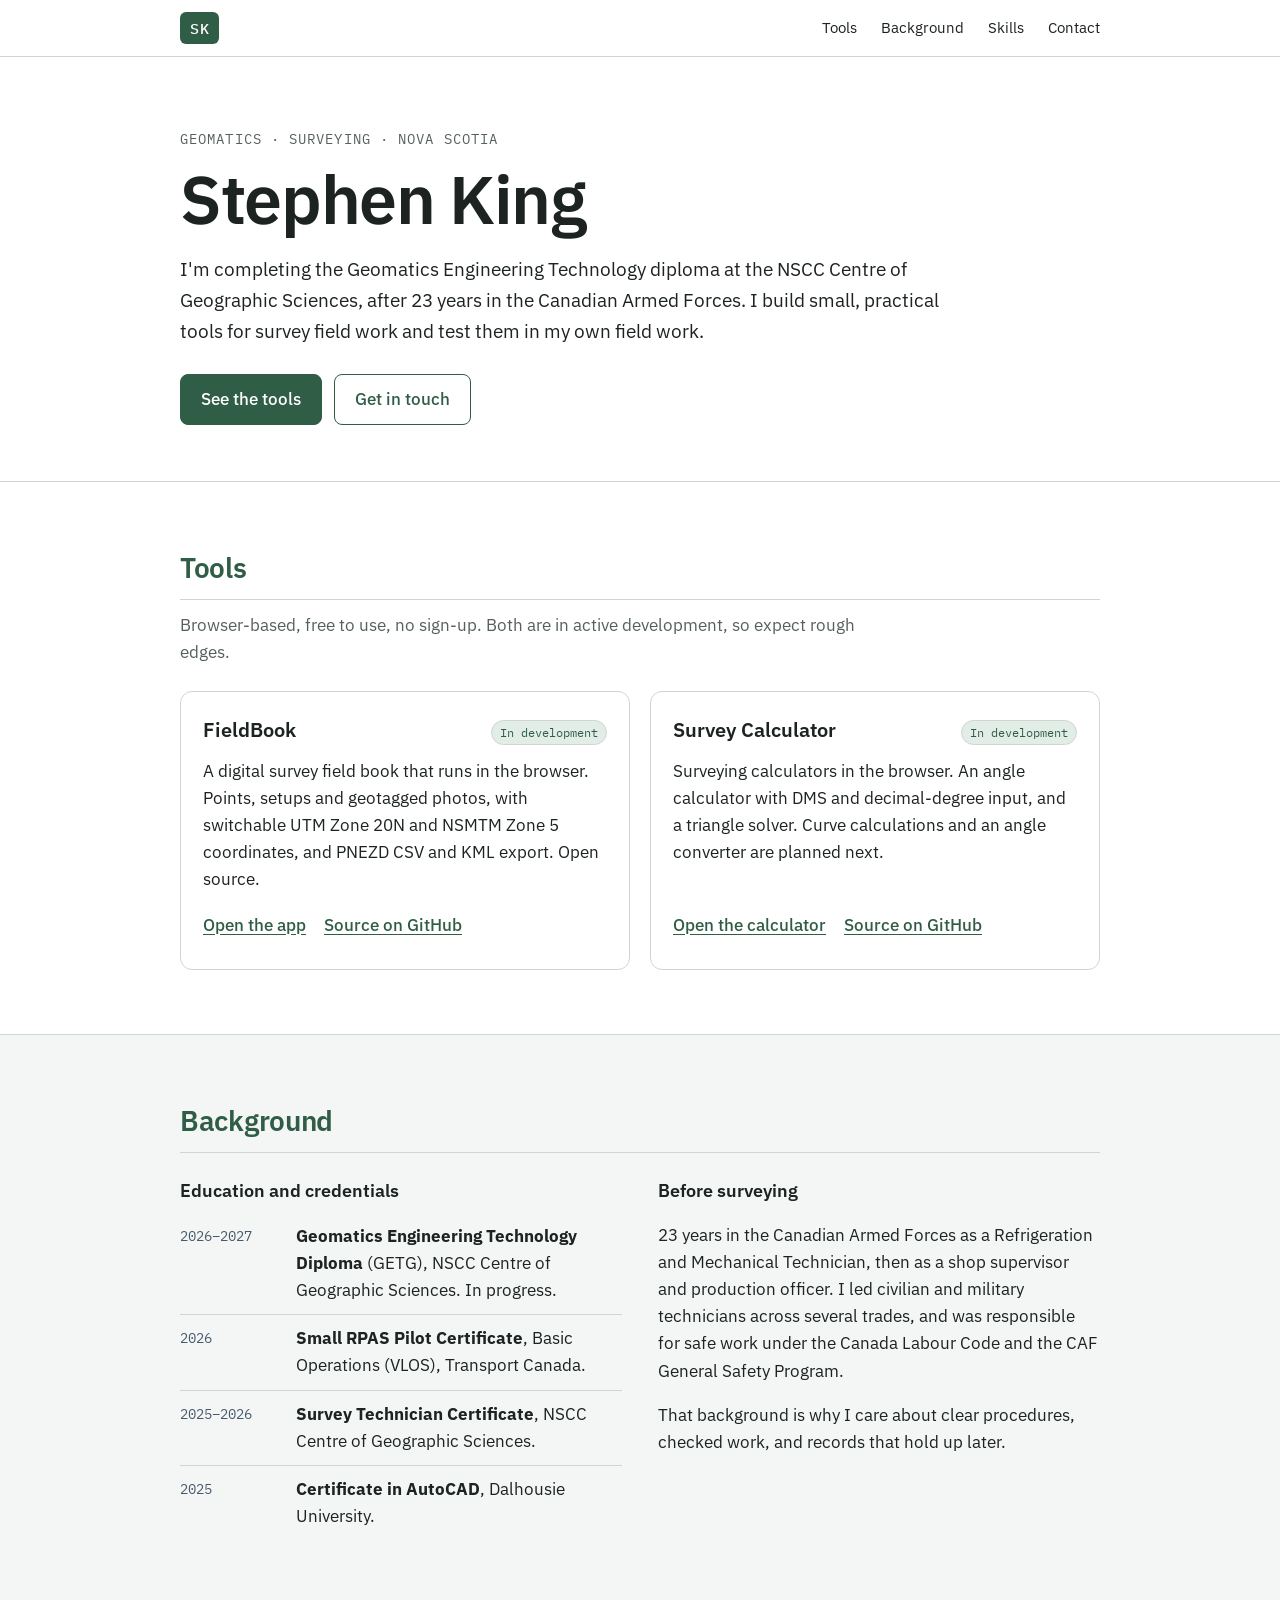
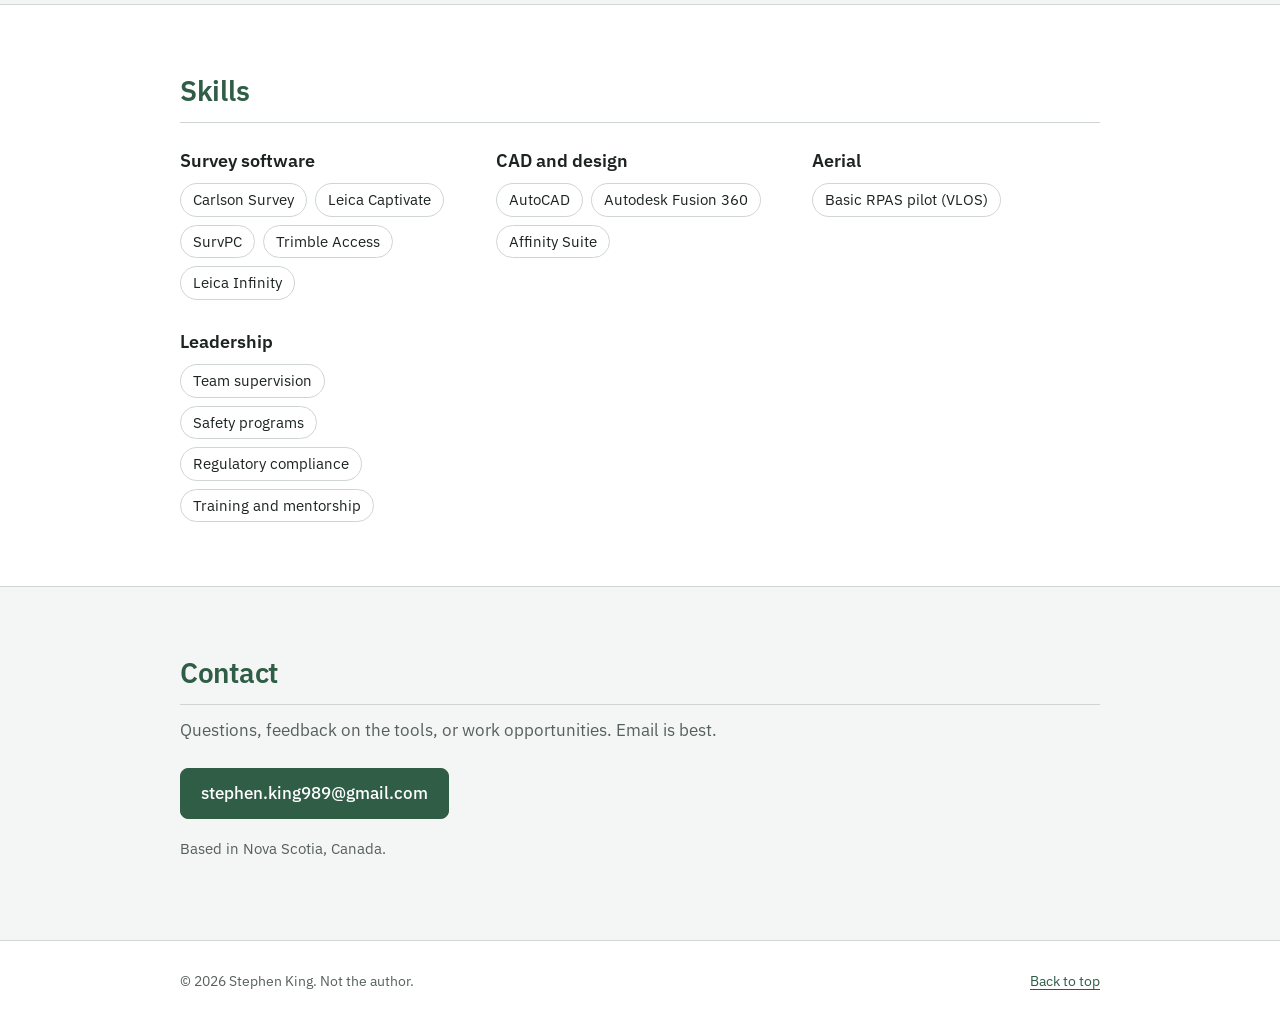
==== index.html @ d89596ee "Add landing page for stephenking.ca Static HTML/CSS page: tools, background, skills, contact. CNAME " ====
<!doctype html>
<html lang="en-CA">
<head>
  <meta charset="utf-8">
  <meta name="viewport" content="width=device-width, initial-scale=1">
  <title>Stephen King | Geomatics &amp; Surveying, Nova Scotia</title>
  <meta name="description" content="Stephen King: geomatics and surveying student in Nova Scotia. Survey tools, background, and contact.">
  <meta name="theme-color" content="#2F5D46">
  <meta property="og:title" content="Stephen King | Geomatics &amp; Surveying">
  <meta property="og:description" content="Geomatics and surveying in Nova Scotia. Survey tools, background, and contact.">
  <meta property="og:type" content="website">
  <link rel="icon" href="data:image/svg+xml,%3Csvg xmlns='http://www.w3.org/2000/svg' viewBox='0 0 64 64'%3E%3Crect width='64' height='64' rx='12' fill='%232F5D46'/%3E%3Cpath d='M32 12 L50 50 H14 Z' fill='none' stroke='%23fff' stroke-width='4' stroke-linejoin='round'/%3E%3Ccircle cx='32' cy='36' r='4' fill='%23fff'/%3E%3C/svg%3E">
  <link rel="preconnect" href="https://fonts.googleapis.com">
  <link rel="preconnect" href="https://fonts.gstatic.com" crossorigin>
  <link href="https://fonts.googleapis.com/css2?family=IBM+Plex+Mono:wght@400;500&family=IBM+Plex+Sans:wght@400;500;600&display=swap" rel="stylesheet">
  <link rel="stylesheet" href="style.css">
</head>
<body>
  <a class="skip" href="#main">Skip to content</a>

  <header class="top">
    <div class="wrap top-inner">
      <a class="mark" href="#top" aria-label="Stephen King, home">SK</a>
      <nav aria-label="Primary">
        <a href="#tools">Tools</a>
        <a href="#background">Background</a>
        <a href="#skills">Skills</a>
        <a href="#contact">Contact</a>
      </nav>
    </div>
  </header>

  <main id="main">
    <section class="hero" id="top">
      <div class="wrap">
        <p class="eyebrow">Geomatics &middot; Surveying &middot; Nova Scotia</p>
        <h1>Stephen King</h1>
        <p class="lead">I'm completing the Geomatics Engineering Technology diploma at the NSCC Centre of Geographic Sciences, after 23 years in the Canadian Armed Forces. I build small, practical tools for survey field work and test them in my own field work.</p>
        <p class="cta">
          <a class="btn primary" href="#tools">See the tools</a>
          <a class="btn" href="#contact">Get in touch</a>
        </p>
      </div>
    </section>

    <section id="tools" class="block">
      <div class="wrap">
        <h2>Tools</h2>
        <p class="sub">Browser-based, free to use, no sign-up. Both are in active development, so expect rough edges.</p>
        <div class="cards">
          <article class="card">
            <div class="card-head">
              <h3>FieldBook</h3>
              <span class="chip">In development</span>
            </div>
            <p>A digital survey field book that runs in the browser. Points, setups and geotagged photos, with switchable UTM Zone 20N and NSMTM Zone 5 coordinates, and PNEZD CSV and KML export. Open source.</p>
            <p class="links">
              <a href="https://stephenking989.github.io/Field-Book-App/">Open the app</a>
              <a href="https://github.com/stephenking989/Field-Book-App">Source on GitHub</a>
            </p>
          </article>

          <article class="card">
            <div class="card-head">
              <h3>Survey Calculator</h3>
              <span class="chip">In development</span>
            </div>
            <p>Surveying calculators in the browser. An angle calculator with DMS and decimal-degree input, and a triangle solver. Curve calculations and an angle converter are planned next.</p>
            <p class="links">
              <a href="https://surveycalculator.netlify.app/">Open the calculator</a>
              <a href="https://github.com/stephenking989/Survey-Web-Calculator">Source on GitHub</a>
            </p>
          </article>
        </div>
      </div>
    </section>

    <section id="background" class="block alt">
      <div class="wrap">
        <h2>Background</h2>
        <div class="cols">
          <div>
            <h3>Education and credentials</h3>
            <ul class="timeline">
              <li><span class="when">2026&ndash;2027</span><span><strong>Geomatics Engineering Technology Diploma</strong> (GETG), NSCC Centre of Geographic Sciences. In progress.</span></li>
              <li><span class="when">2026</span><span><strong>Small RPAS Pilot Certificate</strong>, Basic Operations (VLOS), Transport Canada.</span></li>
              <li><span class="when">2025&ndash;2026</span><span><strong>Survey Technician Certificate</strong>, NSCC Centre of Geographic Sciences.</span></li>
              <li><span class="when">2025</span><span><strong>Certificate in AutoCAD</strong>, Dalhousie University.</span></li>
            </ul>
          </div>
          <div>
            <h3>Before surveying</h3>
            <p>23 years in the Canadian Armed Forces as a Refrigeration and Mechanical Technician, then as a shop supervisor and production officer. I led civilian and military technicians across several trades, and was responsible for safe work under the Canada Labour Code and the CAF General Safety Program.</p>
            <p>That background is why I care about clear procedures, checked work, and records that hold up later.</p>
          </div>
        </div>
      </div>
    </section>

    <section id="skills" class="block">
      <div class="wrap">
        <h2>Skills</h2>
        <div class="skills">
          <div>
            <h3>Survey software</h3>
            <ul class="tags">
              <li>Carlson Survey</li><li>Leica Captivate</li><li>SurvPC</li><li>Trimble Access</li><li>Leica Infinity</li>
            </ul>
          </div>
          <div>
            <h3>CAD and design</h3>
            <ul class="tags">
              <li>AutoCAD</li><li>Autodesk Fusion 360</li><li>Affinity Suite</li>
            </ul>
          </div>
          <div>
            <h3>Aerial</h3>
            <ul class="tags">
              <li>Basic RPAS pilot (VLOS)</li>
            </ul>
          </div>
          <div>
            <h3>Leadership</h3>
            <ul class="tags">
              <li>Team supervision</li><li>Safety programs</li><li>Regulatory compliance</li><li>Training and mentorship</li>
            </ul>
          </div>
        </div>
      </div>
    </section>

    <section id="contact" class="block alt">
      <div class="wrap">
        <h2>Contact</h2>
        <p class="sub">Questions, feedback on the tools, or work opportunities. Email is best.</p>
        <p><a class="btn primary" href="mailto:stephen.king989@gmail.com">stephen.king989@gmail.com</a></p>
        <p class="note">Based in Nova Scotia, Canada.</p>
      </div>
    </section>
  </main>

  <footer>
    <div class="wrap foot">
      <span>&copy; 2026 Stephen King. Not the author.</span>
      <a href="#top">Back to top</a>
    </div>
  </footer>
</body>
</html>
---- style.css ----
:root {
  --ink: #1C2321;
  --muted: #56605C;
  --forest: #2F5D46;
  --forest-ink: #2F5D46;
  --tint: #E3EDE7;
  --slate: #475A6B;
  --line: #CFD6D2;
  --bg: #FFFFFF;
  --bg-alt: #F4F6F5;
  --card: #FFFFFF;
  --on-forest: #FFFFFF;
  --sans: "IBM Plex Sans", system-ui, -apple-system, "Segoe UI", Roboto, sans-serif;
  --mono: "IBM Plex Mono", ui-monospace, "SF Mono", Consolas, monospace;
}

@media (prefers-color-scheme: dark) {
  :root {
    --ink: #E7ECE9;
    --muted: #A3AEA9;
    --forest: #3E7A5E;
    --forest-ink: #7DB596;
    --tint: #1E2B25;
    --slate: #9DB0C1;
    --line: #2C3733;
    --bg: #111816;
    --bg-alt: #161F1C;
    --card: #1A2421;
  }
}

* { box-sizing: border-box; }
html { scroll-behavior: smooth; scroll-padding-top: 72px; }
body {
  margin: 0;
  font-family: var(--sans);
  font-size: 1.0625rem;
  line-height: 1.6;
  color: var(--ink);
  background: var(--bg);
  -webkit-font-smoothing: antialiased;
}
.wrap { width: 100%; max-width: 960px; margin: 0 auto; padding: 0 20px; }

a { color: var(--forest-ink); text-underline-offset: 3px; }
a:hover { text-decoration-thickness: 2px; }
a:focus-visible, .btn:focus-visible { outline: 3px solid var(--slate); outline-offset: 3px; border-radius: 4px; }

.skip { position: absolute; left: -999px; top: 8px; background: var(--forest); color: var(--on-forest); padding: 8px 12px; border-radius: 4px; z-index: 20; }
.skip:focus { left: 8px; }

/* header */
.top { position: sticky; top: 0; z-index: 10; background: color-mix(in srgb, var(--bg) 92%, transparent); backdrop-filter: blur(8px); border-bottom: 1px solid var(--line); }
.top-inner { display: flex; align-items: center; justify-content: space-between; height: 56px; }
.mark { font-family: var(--mono); font-weight: 500; letter-spacing: .04em; text-decoration: none; color: var(--on-forest); background: var(--forest); padding: 4px 10px; border-radius: 6px; font-size: .95rem; }
nav a { text-decoration: none; color: var(--ink); margin-left: 20px; font-size: .95rem; padding: 6px 0; }
nav a:hover { color: var(--forest-ink); text-decoration: underline; }

/* hero */
.hero { padding: 72px 0 56px; border-bottom: 1px solid var(--line); }
.eyebrow { font-family: var(--mono); font-size: .85rem; letter-spacing: .08em; text-transform: uppercase; color: var(--muted); margin: 0 0 12px; }
h1 { font-size: clamp(2.6rem, 8vw, 4.25rem); line-height: 1.05; margin: 0 0 20px; font-weight: 600; letter-spacing: -0.02em; }
.lead { font-size: 1.2rem; max-width: 40em; color: var(--ink); margin: 0 0 28px; }
.cta { display: flex; flex-wrap: wrap; gap: 12px; margin: 0; }

.btn { display: inline-block; padding: 11px 20px; border-radius: 8px; border: 1.5px solid var(--forest); color: var(--forest-ink); text-decoration: none; font-weight: 500; transition: background .15s; }
.btn:hover { background: var(--tint); }
.btn.primary { background: var(--forest); color: var(--on-forest); }
.btn.primary:hover { background: color-mix(in srgb, var(--forest) 88%, black); }

/* sections */
.block { padding: 64px 0; }
.block.alt { background: var(--bg-alt); border-top: 1px solid var(--line); border-bottom: 1px solid var(--line); }
h2 { font-size: 1.75rem; margin: 0 0 8px; padding-bottom: 8px; border-bottom: 1px solid var(--line); color: var(--forest-ink); font-weight: 600; letter-spacing: -0.01em; }
h3 { font-size: 1.1rem; margin: 0 0 8px; font-weight: 600; }
.sub { color: var(--muted); margin: 12px 0 24px; max-width: 40em; }
.note { color: var(--muted); font-size: .95rem; }

/* cards */
.cards { display: grid; grid-template-columns: repeat(auto-fit, minmax(300px, 1fr)); gap: 20px; }
.card { background: var(--card); border: 1px solid var(--line); border-radius: 12px; padding: 22px; display: flex; flex-direction: column; }
.card-head { display: flex; justify-content: space-between; align-items: baseline; gap: 12px; margin-bottom: 4px; }
.card-head h3 { font-size: 1.25rem; margin: 0; }
.card p { margin: 8px 0; }
.chip { font-family: var(--mono); font-size: .75rem; padding: 2px 8px; border-radius: 999px; background: var(--tint); color: var(--forest-ink); border: 1px solid var(--line); white-space: nowrap; }
.links { margin-top: auto !important; padding-top: 10px; display: flex; flex-wrap: wrap; gap: 6px 18px; font-weight: 500; }

/* background */
.cols { display: grid; grid-template-columns: repeat(auto-fit, minmax(300px, 1fr)); gap: 36px; margin-top: 24px; }
.timeline { list-style: none; padding: 0; margin: 0; }
.timeline li { display: grid; grid-template-columns: 6.5rem 1fr; gap: 12px; padding: 10px 0; border-bottom: 1px solid var(--line); }
.timeline li:last-child { border-bottom: 0; }
.when { font-family: var(--mono); font-size: .85rem; color: var(--slate); padding-top: 3px; }

/* skills */
.skills { display: grid; grid-template-columns: repeat(auto-fit, minmax(220px, 1fr)); gap: 28px; margin-top: 24px; }
.tags { list-style: none; padding: 0; margin: 0; display: flex; flex-wrap: wrap; gap: 8px; }
.tags li { font-size: .92rem; padding: 4px 12px; border: 1px solid var(--line); border-radius: 999px; background: var(--card); }

/* footer */
footer { padding: 28px 0 40px; color: var(--muted); font-size: .9rem; }
.foot { display: flex; flex-wrap: wrap; justify-content: space-between; gap: 8px; }

@media (max-width: 560px) {
  nav a { margin-left: 14px; font-size: .9rem; }
  .hero { padding: 48px 0 40px; }
  .block { padding: 48px 0; }
  .timeline li { grid-template-columns: 1fr; gap: 0; }
}
@media (prefers-reduced-motion: reduce) {
  html { scroll-behavior: auto; }
  .btn { transition: none; }
}
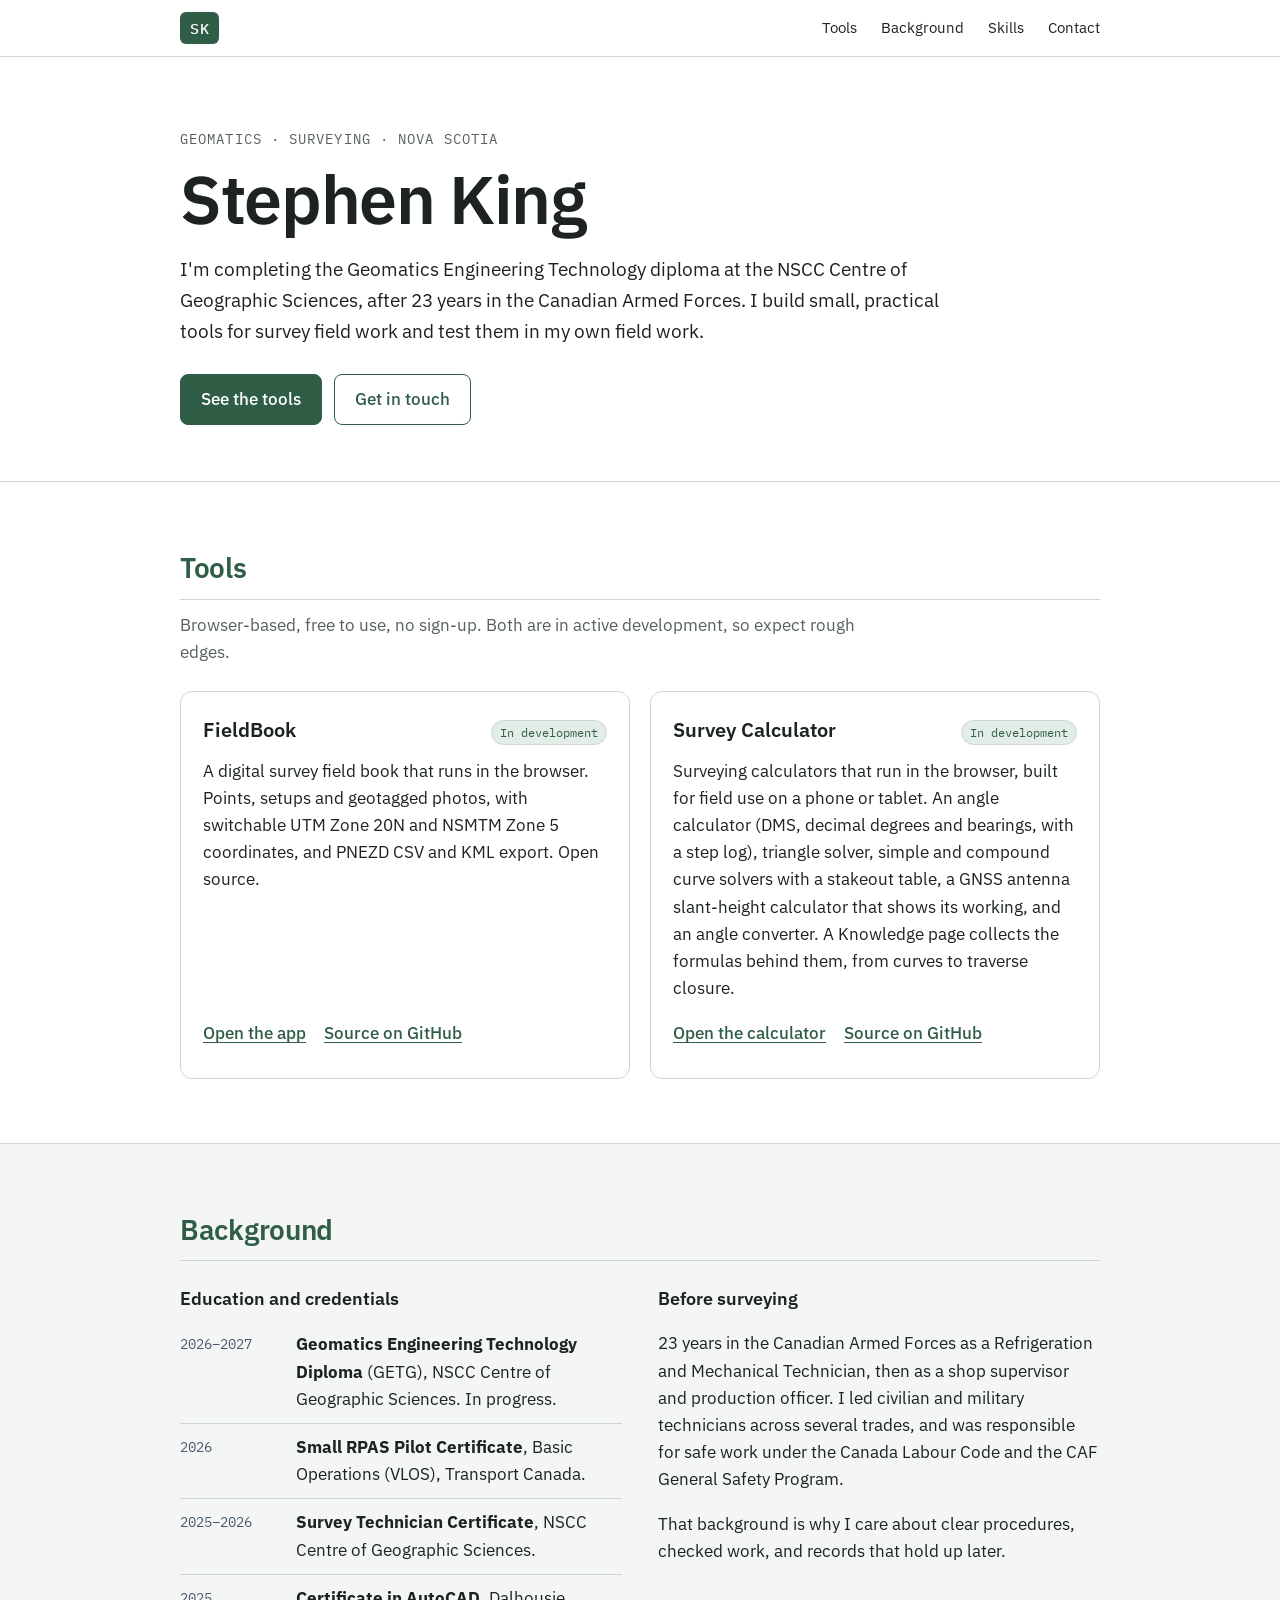
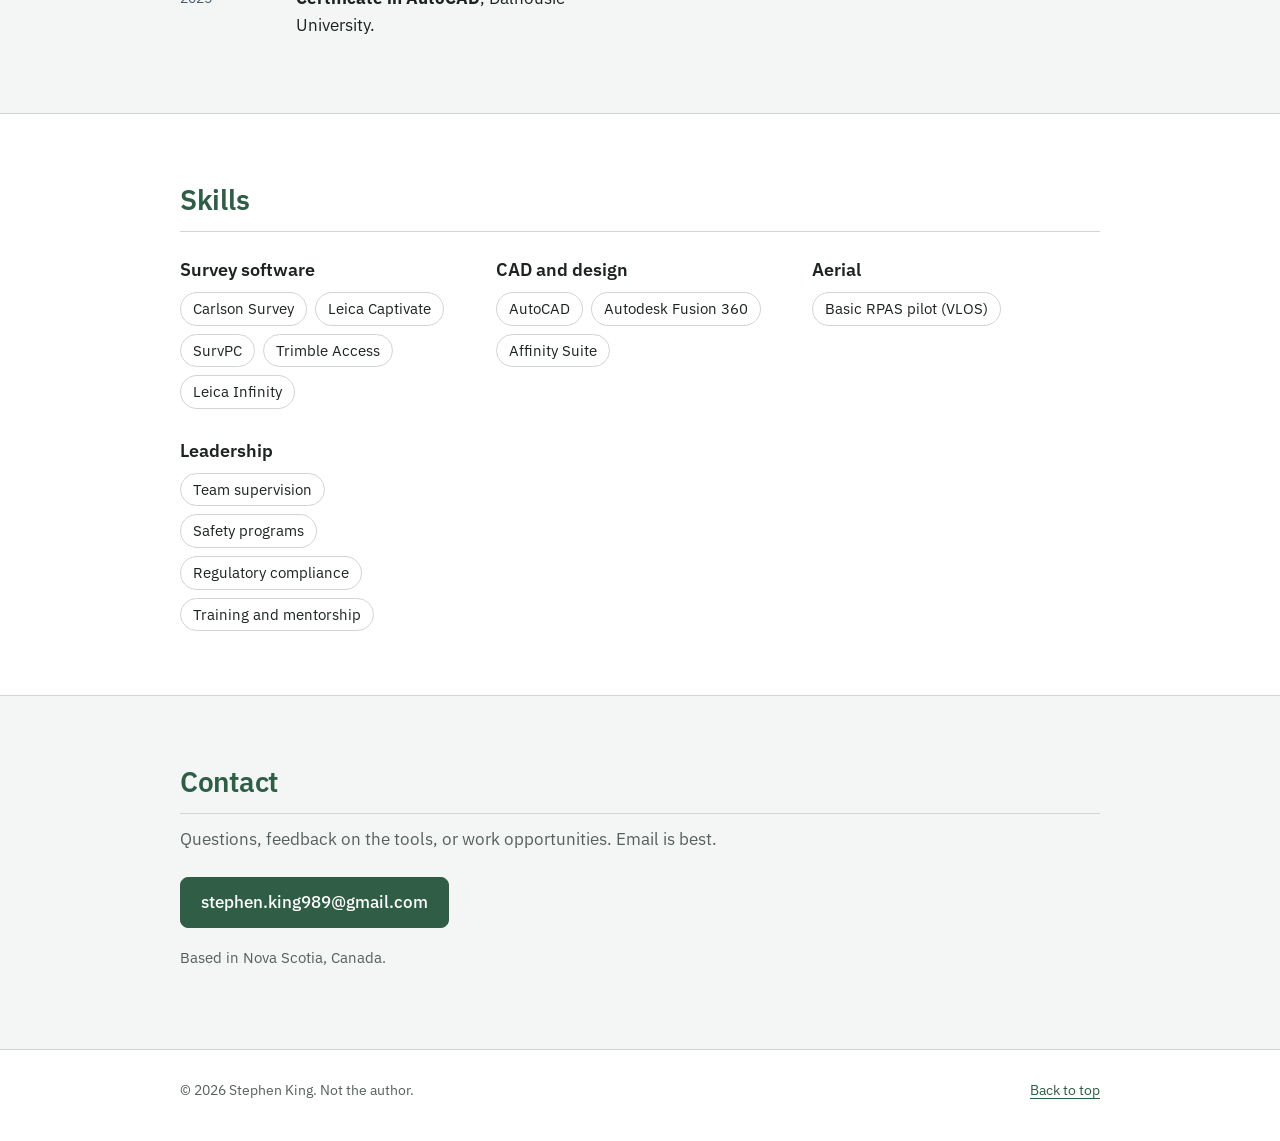
==== commit 59154db1: "Update Survey Calculator description to match current features Lists the angle calculator, triangle " ====
--- a/index.html
+++ b/index.html
@@ -65,7 +65,7 @@
               <h3>Survey Calculator</h3>
               <span class="chip">In development</span>
             </div>
-            <p>Surveying calculators in the browser. An angle calculator with DMS and decimal-degree input, and a triangle solver. Curve calculations and an angle converter are planned next.</p>
+            <p>Surveying calculators that run in the browser, built for field use on a phone or tablet. An angle calculator (DMS, decimal degrees and bearings, with a step log), triangle solver, simple and compound curve solvers with a stakeout table, a GNSS antenna slant-height calculator that shows its working, and an angle converter. A Knowledge page collects the formulas behind them, from curves to traverse closure.</p>
             <p class="links">
               <a href="https://surveycalculator.netlify.app/">Open the calculator</a>
               <a href="https://github.com/stephenking989/Survey-Web-Calculator">Source on GitHub</a>
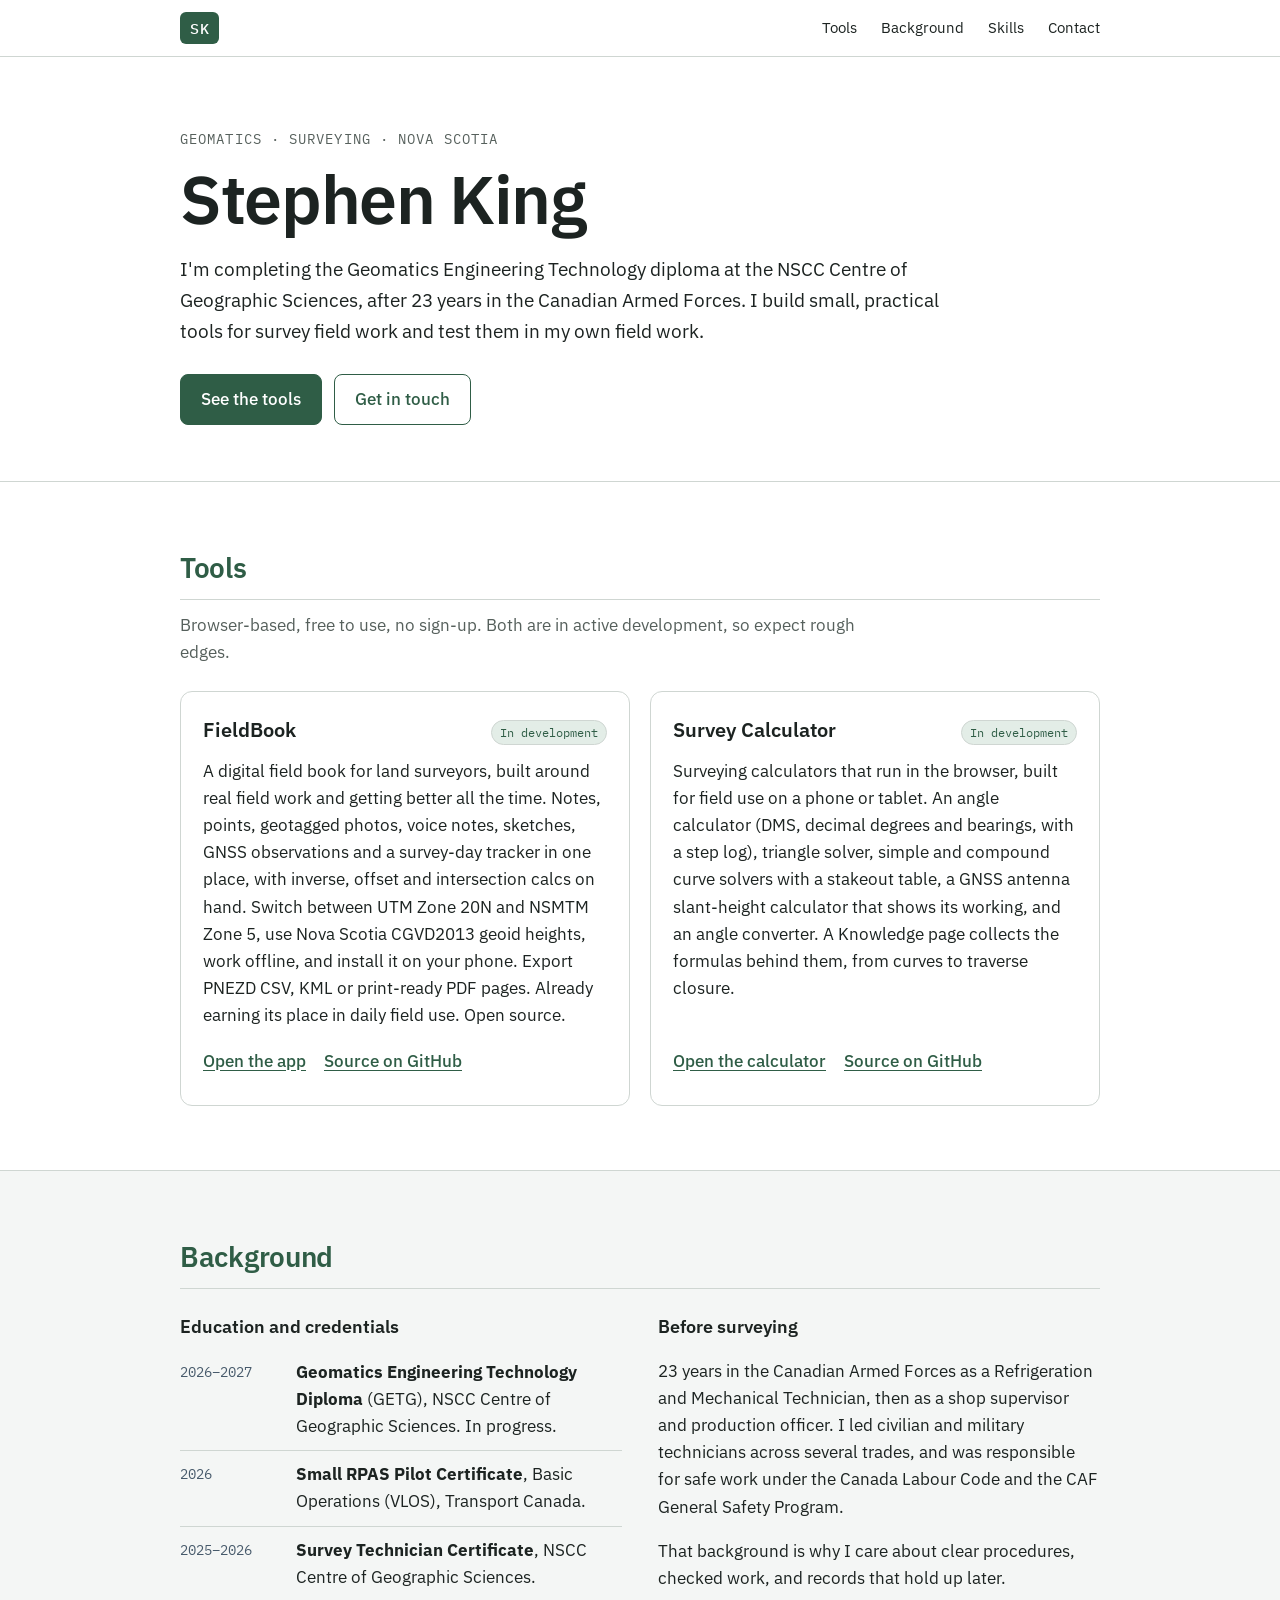
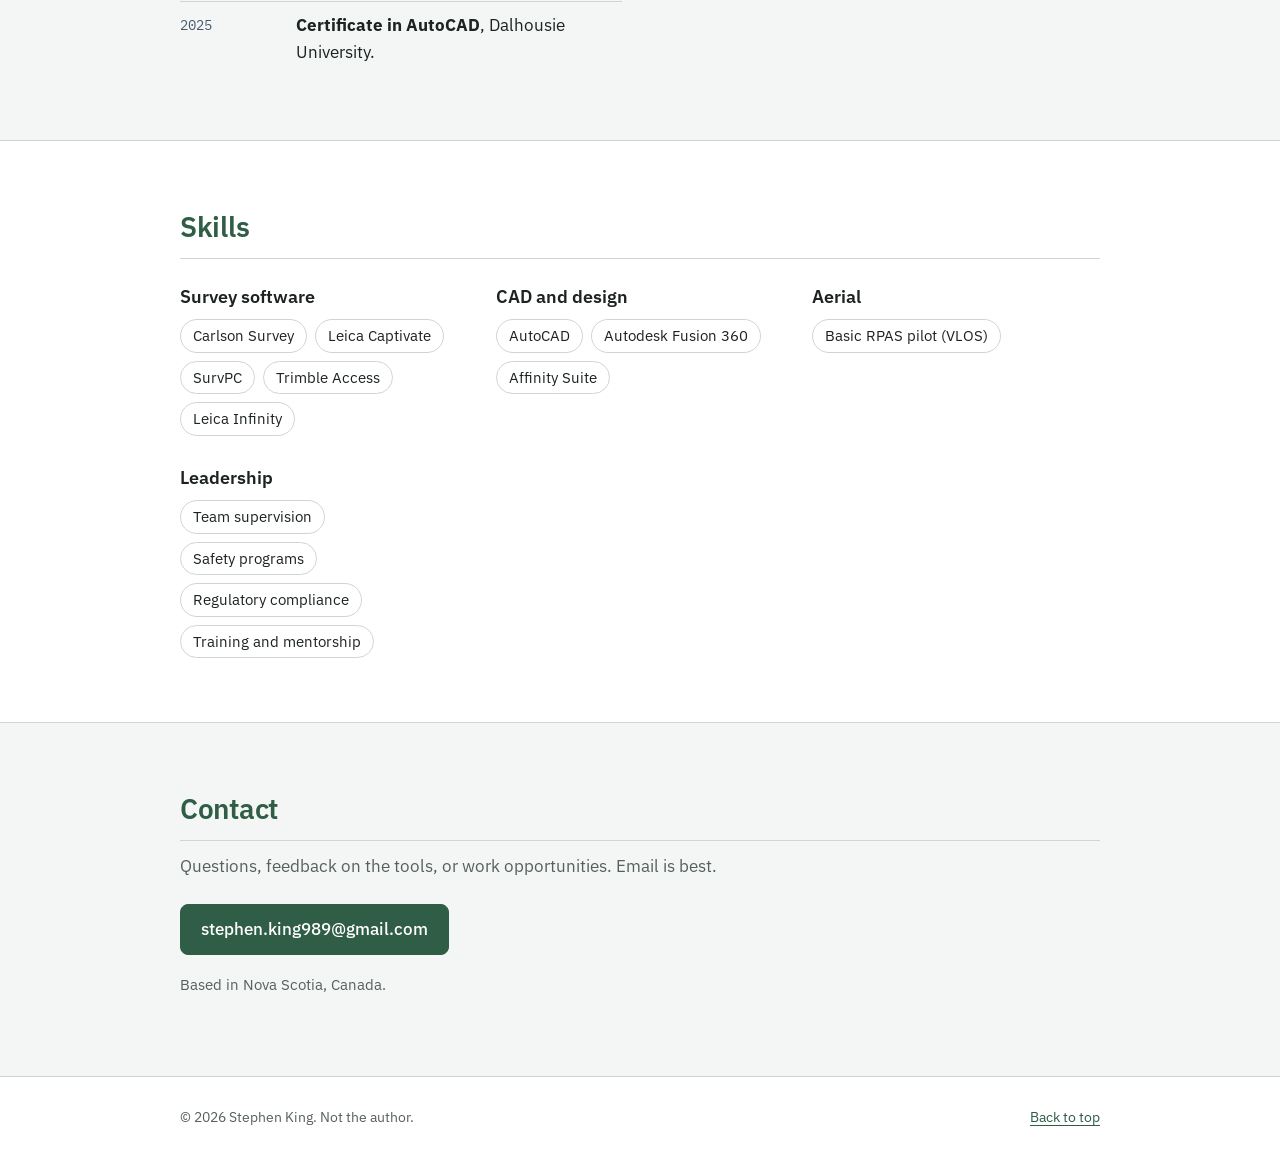
==== commit ff8e13d8: "Expand FieldBook description with current features Co-Authored-By: Claude Sonnet 5.5 <noreply@anthro" ====
--- a/index.html
+++ b/index.html
@@ -53,7 +53,7 @@
               <h3>FieldBook</h3>
               <span class="chip">In development</span>
             </div>
-            <p>A digital survey field book that runs in the browser. Points, setups and geotagged photos, with switchable UTM Zone 20N and NSMTM Zone 5 coordinates, and PNEZD CSV and KML export. Open source.</p>
+            <p>A digital field book for land surveyors, built around real field work and getting better all the time. Notes, points, geotagged photos, voice notes, sketches, GNSS observations and a survey-day tracker in one place, with inverse, offset and intersection calcs on hand. Switch between UTM Zone 20N and NSMTM Zone 5, use Nova Scotia CGVD2013 geoid heights, work offline, and install it on your phone. Export PNEZD CSV, KML or print-ready PDF pages. Already earning its place in daily field use. Open source.</p>
             <p class="links">
               <a href="https://stephenking989.github.io/Field-Book-App/">Open the app</a>
               <a href="https://github.com/stephenking989/Field-Book-App">Source on GitHub</a>
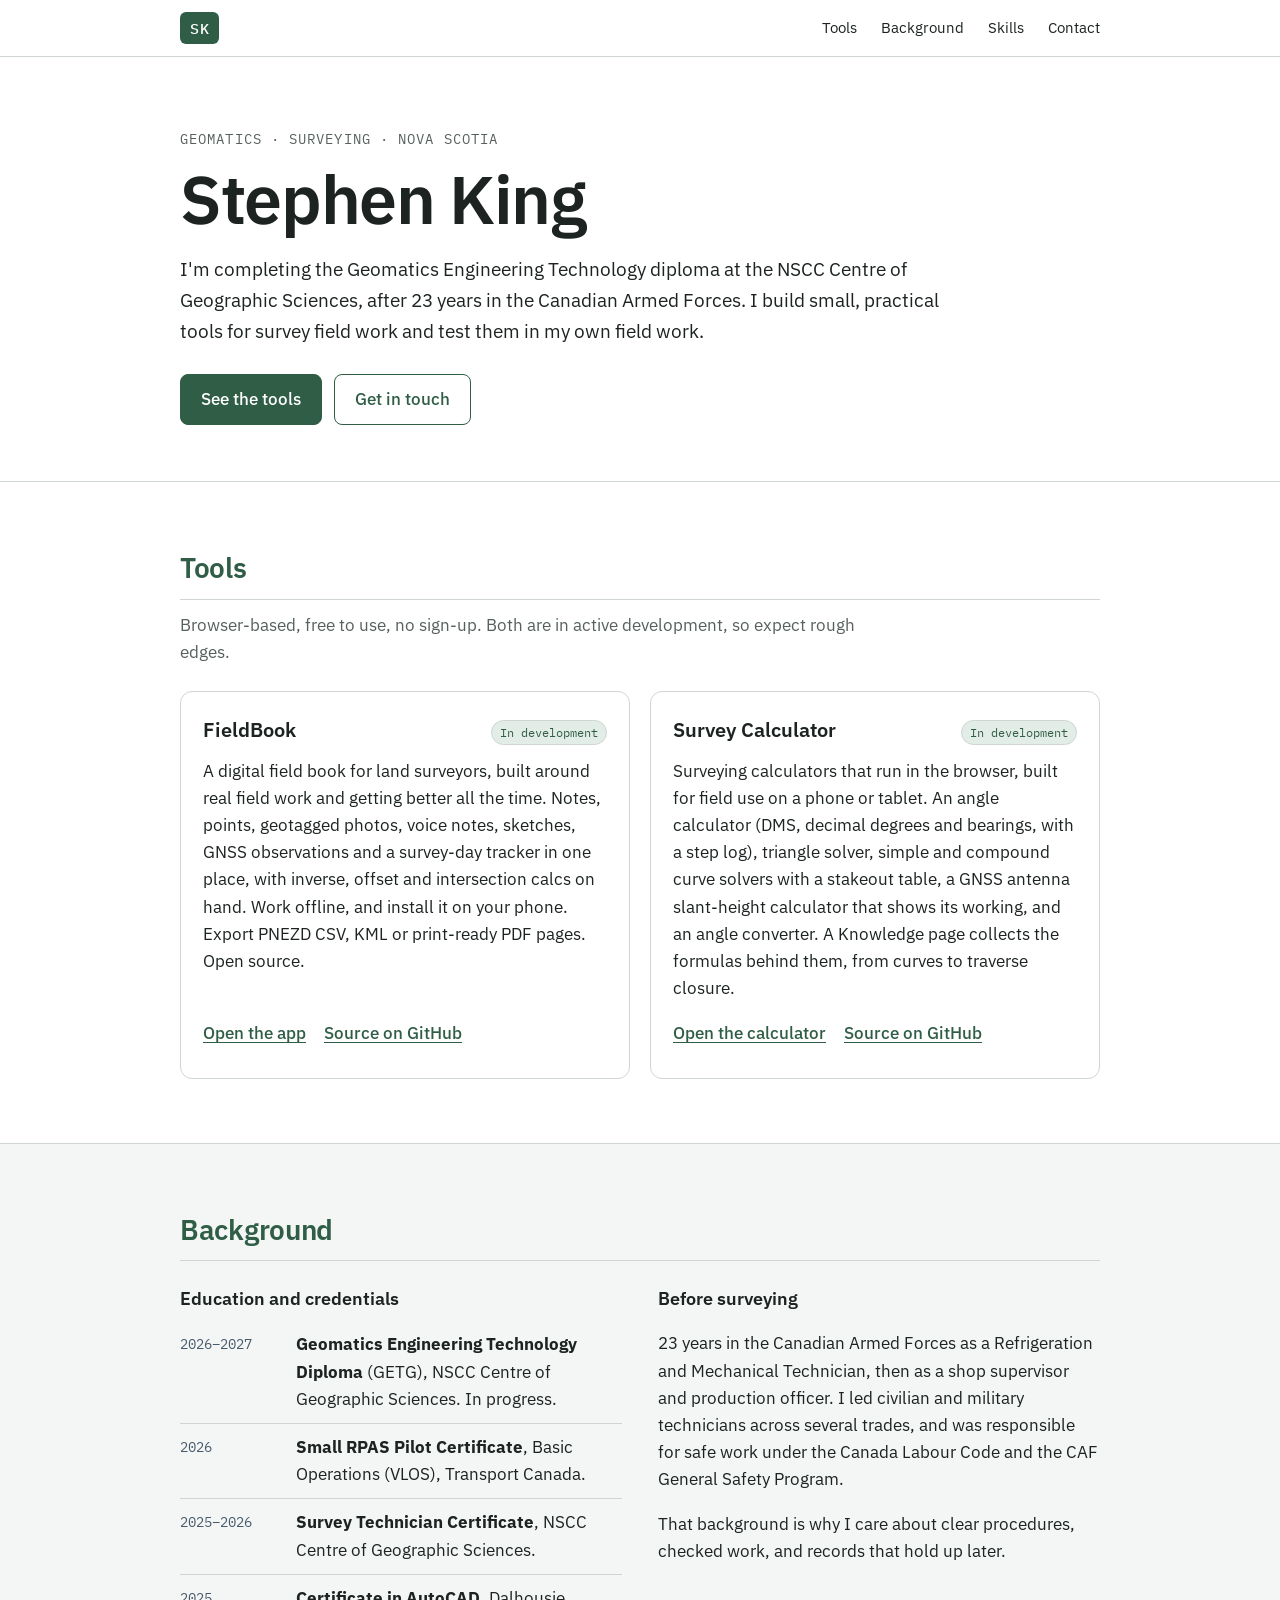
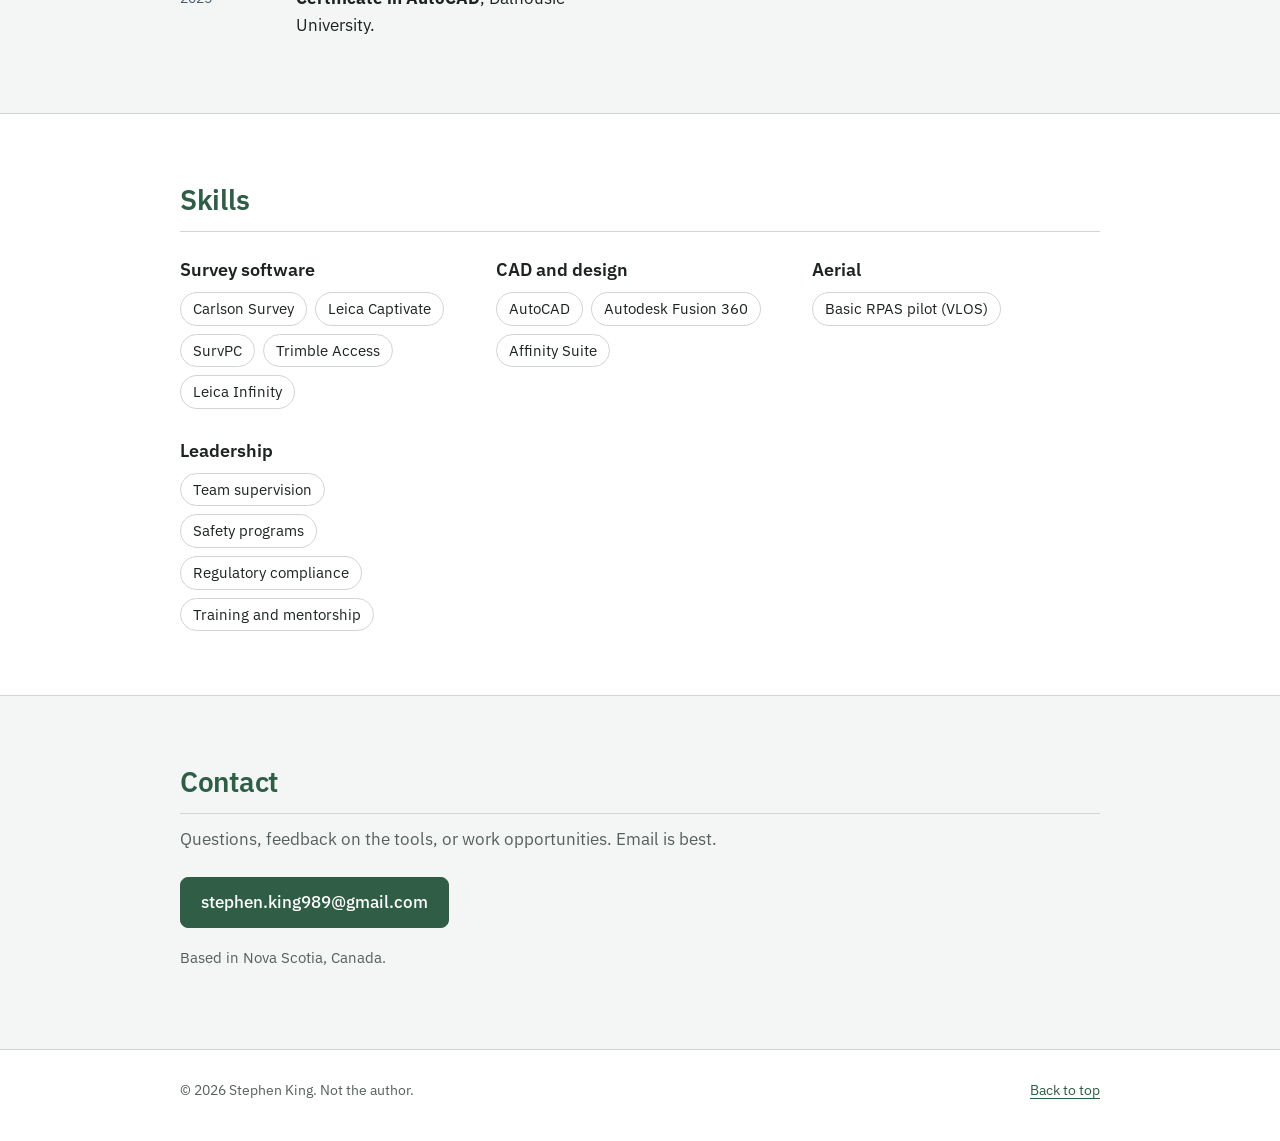
==== commit 44af9aef: "Trim FieldBook description Co-Authored-By: Claude Sonnet 5.5 <noreply@anthropic.com> Claude-Session:" ====
--- a/index.html
+++ b/index.html
@@ -53,7 +53,7 @@
               <h3>FieldBook</h3>
               <span class="chip">In development</span>
             </div>
-            <p>A digital field book for land surveyors, built around real field work and getting better all the time. Notes, points, geotagged photos, voice notes, sketches, GNSS observations and a survey-day tracker in one place, with inverse, offset and intersection calcs on hand. Switch between UTM Zone 20N and NSMTM Zone 5, use Nova Scotia CGVD2013 geoid heights, work offline, and install it on your phone. Export PNEZD CSV, KML or print-ready PDF pages. Already earning its place in daily field use. Open source.</p>
+            <p>A digital field book for land surveyors, built around real field work and getting better all the time. Notes, points, geotagged photos, voice notes, sketches, GNSS observations and a survey-day tracker in one place, with inverse, offset and intersection calcs on hand. Work offline, and install it on your phone. Export PNEZD CSV, KML or print-ready PDF pages. Open source.</p>
             <p class="links">
               <a href="https://stephenking989.github.io/Field-Book-App/">Open the app</a>
               <a href="https://github.com/stephenking989/Field-Book-App">Source on GitHub</a>
